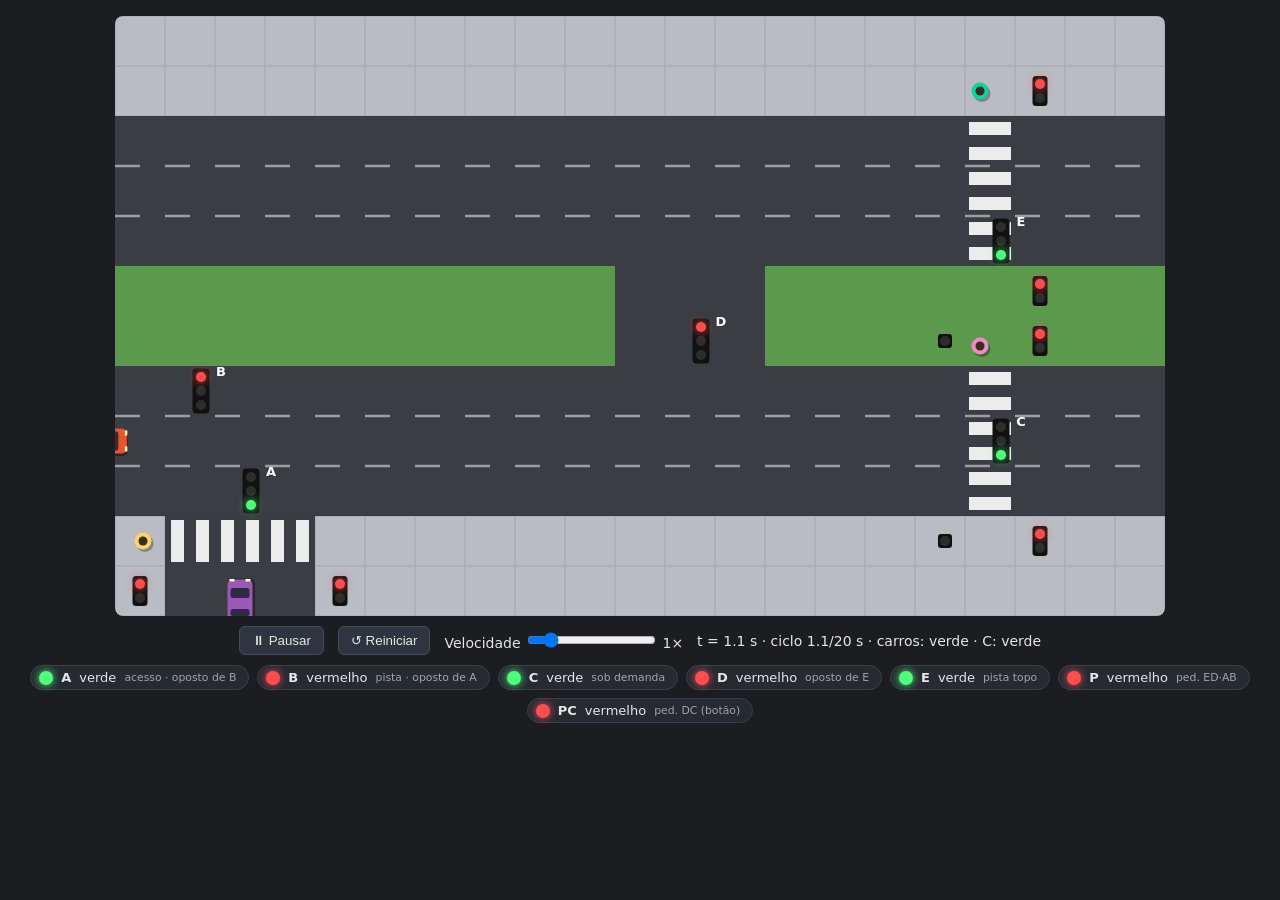
==== desafio/8p1/index.html @ 745d3f2c "first commit" ====
<!doctype html>
<html lang="pt-BR">
<head>
<meta charset="utf-8">
<meta name="viewport" content="width=device-width,initial-scale=1">
<title>Semáforos – mini animação</title>
<style>
  body{margin:0;padding:16px;background:#1b1d21;color:#e6e6e6;font-family:system-ui,Segoe UI,sans-serif;
       display:flex;flex-direction:column;align-items:center;gap:10px}
  canvas{width:100%;max-width:1050px;aspect-ratio:21/12;border-radius:8px;background:#000}
  .bar{display:flex;gap:14px;align-items:center;flex-wrap:wrap;font-size:14px}
  button{background:#2f3540;color:#e6e6e6;border:1px solid #454c59;border-radius:6px;padding:6px 12px;cursor:pointer}
  button:hover{background:#3a4150}
  #hud{font-variant-numeric:tabular-nums}
  .flags{display:flex;gap:8px;flex-wrap:wrap;justify-content:center}
  .flag{display:flex;align-items:center;gap:8px;background:#262a31;border:1px solid #3a404b;border-radius:999px;
        padding:4px 12px 4px 8px;font-size:13px;min-width:120px}
  .flag i{width:14px;height:14px;border-radius:50%;background:#555;box-shadow:0 0 0 2px #111 inset}
  .flag b{font-weight:700}
  .flag small{opacity:.65;margin-left:auto}
  .flag.red i{background:#ff4d4d;box-shadow:0 0 8px #ff4d4d}
  .flag.yellow i{background:#ffd24d;box-shadow:0 0 8px #ffd24d}
  .flag.green i{background:#4dff7a;box-shadow:0 0 8px #4dff7a}
  .flag.off i{background:#555;box-shadow:none}
</style>
</head>
<body>
<canvas id="c"></canvas>
<div class="bar">
  <button id="pp">⏸ Pausar</button>
  <button id="rs">↺ Reiniciar</button>
  <label>Velocidade <input id="sp" type="range" min="0.5" max="4" step="0.5" value="1"> <span id="spv">1×</span></label>
  <span id="hud"></span>
</div>
<div id="flags" class="flags"></div>

<script>
/* =====================================================================
   MAPA — espelho do YAML (coordenadas em células; pos_dim = [x, y, larg, alt])
   rotas: pos/to/via em células (centro = +0.5). parar = onde o carro respeita luz.
   ===================================================================== */
const MAPA = {
  largura: 21, altura: 12,
  trechos: [
    {tipo: 'calcada',     pos_dim: [ 0,  0, 21, 2]},
    {tipo: 'pista_oeste', pos_dim: [ 0,  2, 21, 3]},   // topo  → x=0
    {tipo: 'canteiro',    pos_dim: [ 0,  5, 21, 2]},
    {tipo: 'pista_leste', pos_dim: [ 0,  7, 21, 3]},   // baixo → x=20
    {tipo: 'pista_ret',   pos_dim: [10,  5,  3, 2]},
    {tipo: 'calcada',     pos_dim: [ 0, 10, 21, 2]},
    {tipo: 'pista_aces',  pos_dim: [ 1, 10,  3, 2]},
  ],
  objetos: [
    {tipo: 'semaforo_A', pos_dim: [ 2,  9, 1, 1]},
    {tipo: 'semaforo_B', pos_dim: [ 1,  7, 1, 1]},
    {tipo: 'semaforo_C', pos_dim: [17,  8, 1, 1]},
    {tipo: 'semaforo_D', pos_dim: [11,  6, 1, 1]},
    {tipo: 'semaforo_E', pos_dim: [17,  4, 1, 1]},
    {tipo: 'faixa_AB',   pos_dim: [ 1, 10, 3, 1]},
    {tipo: 'faixa_ED',   pos_dim: [17,  2, 1, 3]},
    {tipo: 'faixa_DC',   pos_dim: [17,  7, 1, 3]},
  ],
  rotas: [
    {tipo: 'carro_1', pos: [21, 3], to: [0, 3], cada: [2.5, 5],
       parar: {pt: [18.1, 3.5], luz: 'E', faixa: 'faixa_ED'}},
    {tipo: 'carro_2', pos: [0, 8], to: [21, 8], cada: [2.5, 5],
       parar: [{pt: [0.95, 8.5], luz: 'B'},                      // B: pista, oposto de A
               {pt: [16.9, 8.5], luz: 'C', faixa: 'faixa_DC'}]},
    {tipo: 'carro_3', pos: [0, 8], to: [0, 3], via: [[11, 8], [11, 3]], cada: [7, 11],
       parar: [{pt: [0.95, 8.5], luz: 'B'},
               {pt: [11.5, 5.7], luz: 'D', ceder: {rota: ['carro_1'], x: [9, 17.9]}}]},
    {tipo: 'carro_4', pos: [2, 12], to: [21, 8], via: [[2, 8]], cada: [9, 15],   // sai do acesso, entra na pista leste
       parar: {pt: [2.5, 11.2], luz: 'A', faixa: 'faixa_AB', ceder: {rota: ['carro_2', 'carro_3'], x: [0.9, 4.5]}}},
    {tipo: 'pedestre_1', pos: [0, 10], to: [4, 10], y: 10.5, faixa: 'faixa_AB'},
    {tipo: 'pedestre_2', pos: [17, 1], to: [17, 5.6], dx: 0.3, faixa: 'faixa_ED'},
    {tipo: 'pedestre_3', pos: [17, 6.6], to: [17, 10], dx: 0.3, faixa: 'faixa_DC', pausa: [8, 16]},   // pausa longa: C só fecha de vez em quando
  ],
};

/* ---------- constantes ---------- */
const S = 50, W = MAPA.largura, H = MAPA.altura;
const CICLO = 20, VMAX = 3.2, ACC = 4, DEC = 7, LEN = 0.86, PV = 1.2;

const canvas = document.getElementById('c'), ctx = canvas.getContext('2d');
let dpr = 1;
function fit(){ dpr = window.devicePixelRatio || 1; canvas.width = W*S*dpr; canvas.height = H*S*dpr; }
fit();

const rects = {};
MAPA.objetos.forEach(o => { const [x,y,w,h] = o.pos_dim; rects[o.tipo] = {x,y,w,h}; });
const inRect = (r, px, py, m = 0) => px >= r.x-m && px <= r.x+r.w+m && py >= r.y-m && py <= r.y+r.h+m;
const rand = ([a,b]) => a + Math.random()*(b-a);

/* ---------- controlador: ciclo de 20 s ----------
   0–8 carros verde | 8–10 amarelo | 10–16 pedestre verde | 16–18 pedestre piscando | 18–20 tudo vermelho */
function luzes(t){
  const c = t % CICLO;
  return {
    carro:   c < 8 ? 'green' : c < 10 ? 'yellow' : 'red',
    ped:     c >= 10 && c < 16 ? 'green' : c >= 16 && c < 18 ? 'flash' : 'red',
    retorno: c >= 10 && c < 18 ? 'green' : 'red',   // D = oposto de E (abre quando E fecha); independe de C
    oposto:  c < 11 ? 'red' : 'green',              // B = oposto de A (verde só quando A está vermelho; 1 s de folga)
  };
}
const LUZ_DE = {A:'carro', B:'oposto', C:'carroC', D:'retorno', E:'carro'};
const PED_DE = {faixa_AB:'ped', faixa_ED:'ped', faixa_DC:'pedC'};

/* ---------- C: assíncrono, só fecha se o pedestre pedir (botão) ----------
   verde (espera pedido, mín. MIN_VERDE s) → amarelo 2 s → vermelho 1 s (limpa) → ped. verde 6 s
   → ped. piscando 2 s → vermelho 1 s → volta a verde. Independe do ciclo de 20 s e de D. */
const MIN_VERDE = 4;
const SEQ_C = {verde:null, amarelo:2, limpa1:1, pedverde:6, piscando:2, limpa2:1};
const PROX_C = {amarelo:'limpa1', limpa1:'pedverde', pedverde:'piscando', piscando:'limpa2', limpa2:'verde'};
let CTL = {fase:'verde', t:0, pedido:false};
function pedirC(){ if (!(CTL.pedido)) CTL.pedido = true; }
function stepC(dt){
  CTL.t += dt;
  if (CTL.fase === 'verde'){
    if (CTL.pedido && CTL.t >= MIN_VERDE){ CTL.fase = 'amarelo'; CTL.t = 0; }
    return;
  }
  if (CTL.t >= SEQ_C[CTL.fase]){
    CTL.fase = PROX_C[CTL.fase]; CTL.t = 0;
    if (CTL.fase === 'pedverde') CTL.pedido = false;   // pedido atendido
  }
}
function estados(){
  return {...luzes(t),
    carroC: CTL.fase === 'verde' ? 'green' : CTL.fase === 'amarelo' ? 'yellow' : 'red',
    pedC:   CTL.fase === 'pedverde' ? 'green' : CTL.fase === 'piscando' ? 'flash' : 'red'};
}
const FASES = c => c < 8 ? 'carros: verde' : c < 10 ? 'carros: amarelo' : c < 16 ? 'pedestres: verde'
                 : c < 18 ? 'pedestres: piscando' : 'tudo vermelho';

/* ---------- rotas -> polilinhas ---------- */
function buildPath(r){
  const pts = [r.pos, ...(r.via || []), r.to].map(([x,y]) => [x+0.5, y+0.5]);
  const ext = (a,b) => { const dx=b[0]-a[0], dy=b[1]-a[1], l=Math.hypot(dx,dy); return [b[0]+dx/l*1.5, b[1]+dy/l*1.5]; };
  pts.unshift(ext(pts[1], pts[0]));
  pts.push(ext(pts[pts.length-2], pts[pts.length-1]));
  const cum = [0];
  for (let i = 1; i < pts.length; i++) cum.push(cum[i-1] + Math.hypot(pts[i][0]-pts[i-1][0], pts[i][1]-pts[i-1][1]));
  return {pts, cum, len: cum[cum.length-1]};
}
function posAt(p, s){
  s = Math.max(0, Math.min(p.len, s));
  let i = 1; while (i < p.pts.length-1 && p.cum[i] < s) i++;
  const a = p.pts[i-1], b = p.pts[i], l = p.cum[i]-p.cum[i-1] || 1, t = (s-p.cum[i-1])/l;
  return {x: a[0]+(b[0]-a[0])*t, y: a[1]+(b[1]-a[1])*t, hx: (b[0]-a[0])/l, hy: (b[1]-a[1])/l};
}
function projectS(p, pt){
  let best = {d: Infinity, s: 0};
  for (let i = 1; i < p.pts.length; i++){
    const a = p.pts[i-1], b = p.pts[i], dx = b[0]-a[0], dy = b[1]-a[1], l2 = dx*dx+dy*dy;
    const t = Math.max(0, Math.min(1, ((pt[0]-a[0])*dx + (pt[1]-a[1])*dy)/l2));
    const d = Math.hypot(a[0]+dx*t-pt[0], a[1]+dy*t-pt[1]);
    if (d < best.d) best = {d, s: p.cum[i-1] + t*Math.sqrt(l2)};
  }
  return best.s;
}

const rotasCarro = MAPA.rotas.filter(r => r.tipo.startsWith('carro')).map(r => {
  const path = buildPath(r);
  const paradas = [].concat(r.parar || []).map(p => ({...p, sLinha: projectS(path, p.pt)}));
  return {...r, id: r.tipo, path, paradas, timer: rand([0, 1.5])};
});
const CORES = ['#e4572e','#f2b134','#3d8bd9','#7fbf5c','#c9c9d1','#9b59b6','#ee6f9a'];

/* ---------- estado ---------- */
let t, cars, peds;
function reset(){
  t = 0; cars = []; CTL = {fase:'verde', t:0, pedido:false};
  rotasCarro.forEach(r => r.timer = rand([0, 1.5]));
  peds = MAPA.rotas.filter(r => r.tipo.startsWith('pedestre')).map((r, i) => {
    const x0 = r.pos[0] + (r.dx ?? 0.5), y0 = r.y ?? (r.pos[1] + (Number.isInteger(r.pos[1]) ? 0.5 : 0));
    const x1 = r.to[0]  + (r.dx ?? 0.5), y1 = r.y ?? (r.to[1]  + (Number.isInteger(r.to[1])  ? 0.5 : 0));
    return {x: x0, y: y0, alvo: [x1, y1], volta: [x0, y0], faixa: r.faixa, espera: 1 + i*1.3, pausa: r.pausa ?? [1.5, 3.5],
            cor: ['#ffd166','#06d6a0','#ef8cc3'][i % 3]};
  });
}
reset();

/* ---------- simulação ---------- */
function step(dt){
  t += dt;
  stepC(dt);
  const L = estados();

  // gera carros
  for (const r of rotasCarro){
    r.timer -= dt;
    if (r.timer <= 0){
      if (cars.some(c => Math.hypot(c.x - (r.path.pts[0][0]), c.y - r.path.pts[0][1]) < 2.2)) r.timer = 0.3;
      else { cars.push({rota: r, s: 0, v: VMAX*0.8, cor: CORES[Math.random()*CORES.length|0], ang: null, x: r.path.pts[0][0], y: r.path.pts[0][1], hx: 1, hy: 0});
             r.timer = rand(r.cada); }
    }
  }

  // carros
  for (const c of cars){
    const r = c.rota, p = r.path;
    const pos = posAt(p, c.s); c.x = pos.x; c.y = pos.y; c.hx = pos.hx; c.hy = pos.hy;
    const alvoAng = Math.atan2(pos.hy, pos.hx);
    if (c.ang === null) c.ang = alvoAng;
    let da = alvoAng - c.ang; da = Math.atan2(Math.sin(da), Math.cos(da));
    c.ang += da * Math.min(1, dt*12);

    let gap = Infinity;
    const fs = c.s + LEN/2;
    for (const pa of r.paradas){
      const g = pa.sLinha - fs;
      if (g > -0.02){
        const estado = L[LUZ_DE[pa.luz]];
        const pedNaFaixa = pa.faixa && peds.some(q => inRect(rects[pa.faixa], q.x, q.y));
        const ceder = pa.ceder && cars.some(o => pa.ceder.rota.includes(o.rota.id) && o.x >= pa.ceder.x[0] && o.x <= pa.ceder.x[1]);
        const frenagem = c.v*c.v/(2*DEC) + 0.15;
        if (estado === 'red' || pedNaFaixa || ceder || (estado === 'yellow' && (g > frenagem || c.v < 0.5))) gap = Math.min(gap, g);
      }
    }
    for (const o of cars){
      if (o === c) continue;
      if (r.id === 'carro_1' && o.rota.id === 'carro_3' && Math.abs(o.hy) > 0.5) continue; // topo tem preferência
      if (r.id === 'carro_4' && o.rota.id !== 'carro_4' && Math.abs(c.hy) > 0.5) continue;  // saindo do acesso: quem cede é a zona (ceder)
      const dx = o.x - c.x, dy = o.y - c.y;
      const fwd = dx*c.hx + dy*c.hy;
      if (fwd <= 0) continue;
      if (Math.abs(dx*c.hy - dy*c.hx) < 0.5) gap = Math.min(gap, fwd - LEN - 0.15);
    }
    gap = Math.max(gap, 0);
    const vT = Math.min(VMAX, Math.sqrt(2*DEC*gap));
    c.v += Math.max(-10*dt, Math.min(ACC*dt, vT - c.v));
    c.s += Math.min(c.v*dt, gap);
    c.freando = c.v < vT - 0.2 || c.v < 0.3;
  }
  cars = cars.filter(c => c.s < c.rota.path.len - 0.05);

  // pedestres
  for (const q of peds){
    if (q.espera > 0){ q.espera -= dt; continue; }
    const dx = q.alvo[0]-q.x, dy = q.alvo[1]-q.y, dist = Math.hypot(dx, dy);
    if (dist < 1e-6){ [q.alvo, q.volta] = [q.volta, q.alvo]; q.espera = rand(q.pausa); continue; }
    const passo = Math.min(PV*dt, dist), nx = q.x + dx/dist*passo, ny = q.y + dy/dist*passo;
    const f = rects[q.faixa];
    if (f && !inRect(f, q.x, q.y) && inRect(f, nx, ny)){
      if (L[PED_DE[q.faixa]] !== 'green'){
        if (q.faixa === 'faixa_DC') pedirC();   // aperta o botão ao chegar na faixa
        continue;                               // espera o verde
      }
      if (cars.some(c => inRect(f, c.x, c.y, 0.45))) continue;   // espera carro liberar a faixa
    }
    q.x = nx; q.y = ny;
    if (passo >= dist - 1e-6){ [q.alvo, q.volta] = [q.volta, q.alvo]; q.espera = rand(q.pausa); }
  }
}

/* ---------- desenho ---------- */
const COR = {calcada:'#b9bcc2', pista_oeste:'#3a3d43', pista_leste:'#3a3d43', canteiro:'#5b9a4c', pista_ret:'#3a3d43', pista_aces:'#3a3d43'};
function rr(x,y,w,h,r){ ctx.beginPath(); ctx.roundRect(x,y,w,h,r); }

function drawTrecho(tr){
  const [x,y,w,h] = tr.pos_dim;
  ctx.fillStyle = COR[tr.tipo]; ctx.fillRect(x,y,w,h);
  if (tr.tipo === 'calcada'){
    ctx.strokeStyle = 'rgba(0,0,0,.08)'; ctx.lineWidth = 0.03; ctx.setLineDash([]);
    ctx.beginPath(); for (let i=0;i<=w;i++){ctx.moveTo(x+i,y);ctx.lineTo(x+i,y+h);} for (let j=0;j<=h;j++){ctx.moveTo(x,y+j);ctx.lineTo(x+w,y+j);} ctx.stroke();
  }
  if (tr.tipo === 'pista_oeste' || tr.tipo === 'pista_leste'){
    ctx.strokeStyle = 'rgba(255,255,255,.5)'; ctx.lineWidth = 0.05; ctx.setLineDash([0.5,0.5]);
    ctx.beginPath(); for (let j=1;j<h;j++){ctx.moveTo(x,y+j);ctx.lineTo(x+w,y+j);} ctx.stroke(); ctx.setLineDash([]);
  }
}
function drawFaixa(o){
  const [x,y,w,h] = o.pos_dim;
  ctx.fillStyle = 'rgba(255,255,255,.9)';
  if (w > h) for (let i = 0.12; i < w; i += 0.5) ctx.fillRect(x+i, y+0.08, 0.26, h-0.16);
  else       for (let j = 0.12; j < h; j += 0.5) ctx.fillRect(x+0.08, y+j, w-0.16, 0.26);
}
function lamp(cx, cy, on, cor){
  ctx.beginPath(); ctx.arc(cx, cy, 0.1, 0, 7);
  ctx.fillStyle = on ? cor : 'rgba(255,255,255,.12)';
  if (on){ ctx.shadowColor = cor; ctx.shadowBlur = 10; }
  ctx.fill(); ctx.shadowBlur = 0;
}
function luz3(cx, cy, estado, letra){
  ctx.fillStyle = '#111'; rr(cx-0.17, cy-0.45, 0.34, 0.9, 0.08); ctx.fill();
  lamp(cx, cy-0.28, estado==='red',    '#ff4d4d');
  lamp(cx, cy,      estado==='yellow', '#ffd24d');
  lamp(cx, cy+0.28, estado==='green',  '#4dff7a');
  ctx.fillStyle = '#fff'; ctx.font = 'bold 0.26px system-ui'; ctx.textAlign = 'center';
  ctx.fillText(letra, cx+0.4, cy-0.3);
}
function luzPed(cx, cy, estado){
  const piscaOn = Math.floor(t*2) % 2 === 0;
  const verde = estado === 'green' || (estado === 'flash' && piscaOn);
  ctx.fillStyle = '#111'; rr(cx-0.15, cy-0.3, 0.3, 0.6, 0.07); ctx.fill();
  lamp(cx, cy-0.14, estado === 'red', '#ff4d4d');
  lamp(cx, cy+0.14, verde, '#4dff7a');
}
function botao(cx, cy){
  ctx.fillStyle = '#111'; rr(cx-0.14, cy-0.14, 0.28, 0.28, 0.06); ctx.fill();
  lamp(cx, cy, CTL.pedido, '#ff9a2e');
}
function drawCar(c){
  ctx.save(); ctx.translate(c.x, c.y); ctx.rotate(c.ang);
  ctx.fillStyle = 'rgba(0,0,0,.35)'; rr(-0.41,-0.2,0.86,0.5,0.1); ctx.fill();
  ctx.fillStyle = c.cor; rr(-0.43,-0.25,0.86,0.5,0.11); ctx.fill();
  ctx.fillStyle = 'rgba(20,30,45,.8)'; rr(0.06,-0.19,0.2,0.38,0.05); ctx.fill(); rr(-0.3,-0.19,0.14,0.38,0.05); ctx.fill();
  ctx.fillStyle = '#fff6b0'; ctx.fillRect(0.39,-0.21,0.05,0.1); ctx.fillRect(0.39,0.11,0.05,0.1);
  ctx.fillStyle = c.freando ? '#ff2b2b' : '#7a1c1c'; ctx.fillRect(-0.44,-0.21,0.05,0.1); ctx.fillRect(-0.44,0.11,0.05,0.1);
  ctx.restore();
}
function drawPed(q){
  ctx.fillStyle = 'rgba(0,0,0,.3)'; ctx.beginPath(); ctx.arc(q.x+0.04, q.y+0.05, 0.17, 0, 7); ctx.fill();
  ctx.fillStyle = q.cor; ctx.beginPath(); ctx.arc(q.x, q.y, 0.17, 0, 7); ctx.fill();
  ctx.fillStyle = '#3b2a20'; ctx.beginPath(); ctx.arc(q.x, q.y, 0.09, 0, 7); ctx.fill();
}

/* ---------- flags: um marcador por sinal ---------- */
const NOME_ESTADO = {red:'vermelho', yellow:'amarelo', green:'verde', off:'apagado'};
const SINAIS = [
  {id:'A', desc:'acesso · oposto de B', est: L => L[LUZ_DE.A]},
  {id:'B', desc:'pista · oposto de A',  est: L => L[LUZ_DE.B]},
  {id:'C', desc:'sob demanda',    est: L => L[LUZ_DE.C],
     txt: L => NOME_ESTADO[L[LUZ_DE.C]] + (CTL.pedido ? ' · pedido ✋' : '')},
  {id:'D', desc:'oposto de E',    est: L => L[LUZ_DE.D]},
  {id:'E', desc:'pista topo',     est: L => L[LUZ_DE.E]},
  {id:'P', desc:'ped. ED·AB',     est: L => pedEst(L.ped),  txt: L => L.ped === 'flash' ? 'piscando' : NOME_ESTADO[L.ped]},
  {id:'PC', desc:'ped. DC (botão)', est: L => pedEst(L.pedC), txt: L => L.pedC === 'flash' ? 'piscando' : NOME_ESTADO[L.pedC]},
];
function pedEst(e){ return e === 'flash' ? (Math.floor(t*2)%2 ? 'green' : 'off') : e; }
const flagsEl = document.getElementById('flags');
flagsEl.innerHTML = SINAIS.map(s => `<div class="flag" id="f${s.id}"><i></i><b>${s.id}</b><span></span><small>${s.desc}</small></div>`).join('');
function atualizaFlags(L){
  for (const s of SINAIS){
    const e = s.est(L), el = document.getElementById('f' + s.id);
    el.className = 'flag ' + e;
    el.children[2].textContent = s.txt ? s.txt(L) : NOME_ESTADO[e];
  }
}

function draw(){
  ctx.setTransform(dpr*S, 0, 0, dpr*S, 0, 0);
  ctx.clearRect(0, 0, W, H);
  const L = estados();
  MAPA.trechos.forEach(drawTrecho);
  MAPA.objetos.filter(o => o.tipo.startsWith('faixa')).forEach(drawFaixa);

  // semáforos de pedestre nas pontas das faixas
  for (const o of MAPA.objetos.filter(o => o.tipo.startsWith('faixa'))){
    const [x,y,w,h] = o.pos_dim;
    const e = L[PED_DE[o.tipo]];
    if (w > h){ luzPed(x-0.5, y+1.5, e); luzPed(x+w+0.5, y+1.5, e); }
    else      { luzPed(x+w+0.5, y-0.5, e); luzPed(x+w+0.5, y+h+0.5, e); }
    if (o.tipo === 'faixa_DC'){ botao(x-0.4, y-0.5); botao(x-0.4, y+h+0.5); }   // botões de pedido
  }
  // semáforos de veículo
  for (const o of MAPA.objetos.filter(o => o.tipo.startsWith('semaforo'))){
    const letra = o.tipo.slice(-1);
    luz3(o.pos_dim[0]+0.72, o.pos_dim[1]+0.5, L[LUZ_DE[letra]], letra);
  }
  cars.forEach(drawCar);
  peds.forEach(drawPed);

  atualizaFlags(L);
  const c = t % CICLO;
  document.getElementById('hud').textContent = `t = ${t.toFixed(1)} s · ciclo ${c.toFixed(1)}/${CICLO} s · ${FASES(c)} · C: ${CTL.fase}`;
}

/* ---------- loop e controles ---------- */
let pausado = false, vel = 1, ultimo = performance.now();
function frame(now){
  const dt = Math.min(0.1, (now - ultimo)/1000); ultimo = now;
  if (!pausado){
    let resto = dt*vel;
    while (resto > 0){ const d = Math.min(0.025, resto); step(d); resto -= d; }
  }
  draw();
  requestAnimationFrame(frame);
}
document.getElementById('pp').onclick = e => { pausado = !pausado; e.target.textContent = pausado ? '▶ Continuar' : '⏸ Pausar'; };
document.getElementById('rs').onclick = reset;
document.getElementById('sp').oninput = e => { vel = +e.target.value; document.getElementById('spv').textContent = vel + '×'; };
requestAnimationFrame(frame);
</script>
</body>
</html>
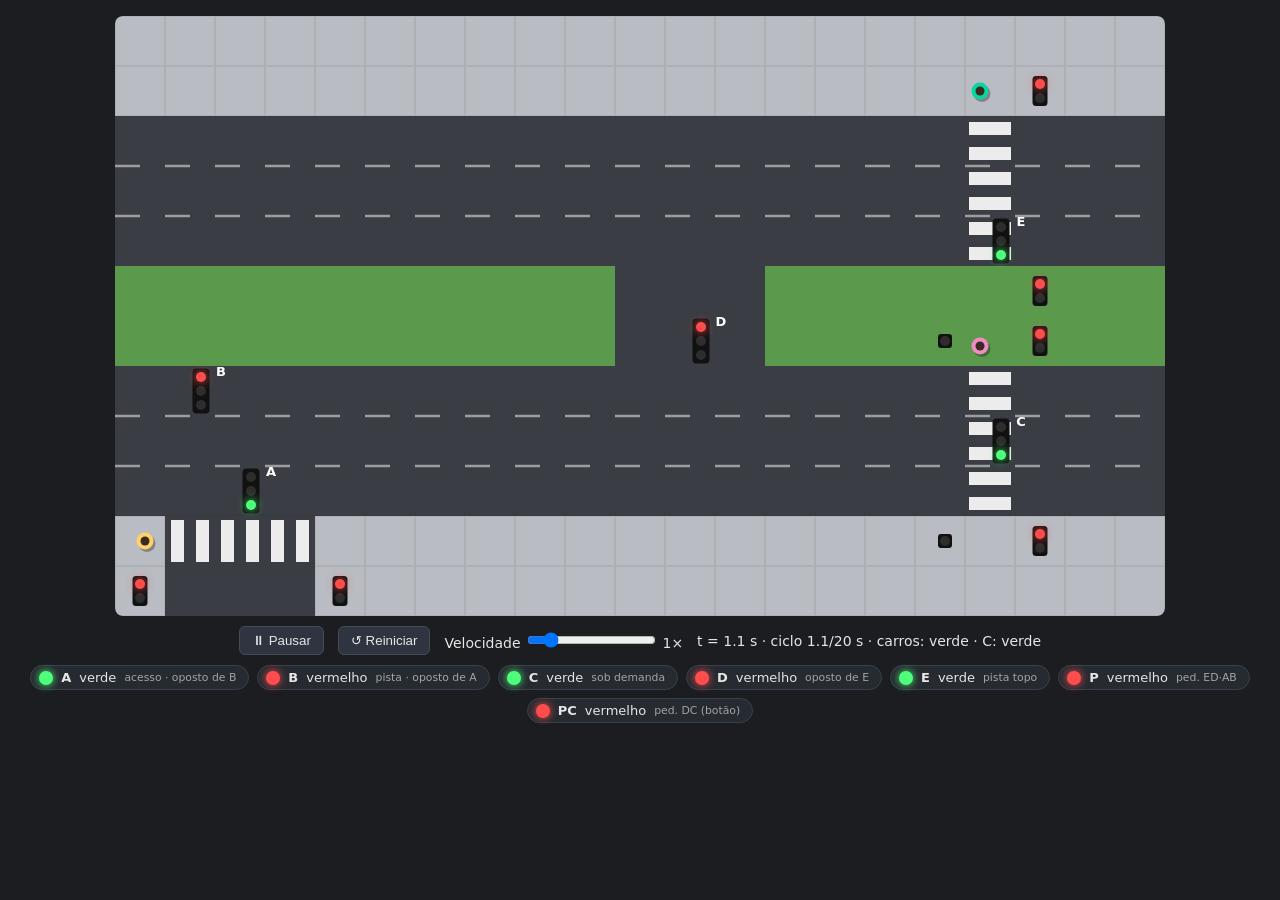
==== commit 49d6a4c6: "+" ====
--- a/desafio/8p1/index.html
+++ b/desafio/8p1/index.html
@@ -34,353 +34,6 @@
 </div>
 <div id="flags" class="flags"></div>
 
-<script>
-/* =====================================================================
-   MAPA — espelho do YAML (coordenadas em células; pos_dim = [x, y, larg, alt])
-   rotas: pos/to/via em células (centro = +0.5). parar = onde o carro respeita luz.
-   ===================================================================== */
-const MAPA = {
-  largura: 21, altura: 12,
-  trechos: [
-    {tipo: 'calcada',     pos_dim: [ 0,  0, 21, 2]},
-    {tipo: 'pista_oeste', pos_dim: [ 0,  2, 21, 3]},   // topo  → x=0
-    {tipo: 'canteiro',    pos_dim: [ 0,  5, 21, 2]},
-    {tipo: 'pista_leste', pos_dim: [ 0,  7, 21, 3]},   // baixo → x=20
-    {tipo: 'pista_ret',   pos_dim: [10,  5,  3, 2]},
-    {tipo: 'calcada',     pos_dim: [ 0, 10, 21, 2]},
-    {tipo: 'pista_aces',  pos_dim: [ 1, 10,  3, 2]},
-  ],
-  objetos: [
-    {tipo: 'semaforo_A', pos_dim: [ 2,  9, 1, 1]},
-    {tipo: 'semaforo_B', pos_dim: [ 1,  7, 1, 1]},
-    {tipo: 'semaforo_C', pos_dim: [17,  8, 1, 1]},
-    {tipo: 'semaforo_D', pos_dim: [11,  6, 1, 1]},
-    {tipo: 'semaforo_E', pos_dim: [17,  4, 1, 1]},
-    {tipo: 'faixa_AB',   pos_dim: [ 1, 10, 3, 1]},
-    {tipo: 'faixa_ED',   pos_dim: [17,  2, 1, 3]},
-    {tipo: 'faixa_DC',   pos_dim: [17,  7, 1, 3]},
-  ],
-  rotas: [
-    {tipo: 'carro_1', pos: [21, 3], to: [0, 3], cada: [2.5, 5],
-       parar: {pt: [18.1, 3.5], luz: 'E', faixa: 'faixa_ED'}},
-    {tipo: 'carro_2', pos: [0, 8], to: [21, 8], cada: [2.5, 5],
-       parar: [{pt: [0.95, 8.5], luz: 'B'},                      // B: pista, oposto de A
-               {pt: [16.9, 8.5], luz: 'C', faixa: 'faixa_DC'}]},
-    {tipo: 'carro_3', pos: [0, 8], to: [0, 3], via: [[11, 8], [11, 3]], cada: [7, 11],
-       parar: [{pt: [0.95, 8.5], luz: 'B'},
-               {pt: [11.5, 5.7], luz: 'D', ceder: {rota: ['carro_1'], x: [9, 17.9]}}]},
-    {tipo: 'carro_4', pos: [2, 12], to: [21, 8], via: [[2, 8]], cada: [9, 15],   // sai do acesso, entra na pista leste
-       parar: {pt: [2.5, 11.2], luz: 'A', faixa: 'faixa_AB', ceder: {rota: ['carro_2', 'carro_3'], x: [0.9, 4.5]}}},
-    {tipo: 'pedestre_1', pos: [0, 10], to: [4, 10], y: 10.5, faixa: 'faixa_AB'},
-    {tipo: 'pedestre_2', pos: [17, 1], to: [17, 5.6], dx: 0.3, faixa: 'faixa_ED'},
-    {tipo: 'pedestre_3', pos: [17, 6.6], to: [17, 10], dx: 0.3, faixa: 'faixa_DC', pausa: [8, 16]},   // pausa longa: C só fecha de vez em quando
-  ],
-};
-
-/* ---------- constantes ---------- */
-const S = 50, W = MAPA.largura, H = MAPA.altura;
-const CICLO = 20, VMAX = 3.2, ACC = 4, DEC = 7, LEN = 0.86, PV = 1.2;
-
-const canvas = document.getElementById('c'), ctx = canvas.getContext('2d');
-let dpr = 1;
-function fit(){ dpr = window.devicePixelRatio || 1; canvas.width = W*S*dpr; canvas.height = H*S*dpr; }
-fit();
-
-const rects = {};
-MAPA.objetos.forEach(o => { const [x,y,w,h] = o.pos_dim; rects[o.tipo] = {x,y,w,h}; });
-const inRect = (r, px, py, m = 0) => px >= r.x-m && px <= r.x+r.w+m && py >= r.y-m && py <= r.y+r.h+m;
-const rand = ([a,b]) => a + Math.random()*(b-a);
-
-/* ---------- controlador: ciclo de 20 s ----------
-   0–8 carros verde | 8–10 amarelo | 10–16 pedestre verde | 16–18 pedestre piscando | 18–20 tudo vermelho */
-function luzes(t){
-  const c = t % CICLO;
-  return {
-    carro:   c < 8 ? 'green' : c < 10 ? 'yellow' : 'red',
-    ped:     c >= 10 && c < 16 ? 'green' : c >= 16 && c < 18 ? 'flash' : 'red',
-    retorno: c >= 10 && c < 18 ? 'green' : 'red',   // D = oposto de E (abre quando E fecha); independe de C
-    oposto:  c < 11 ? 'red' : 'green',              // B = oposto de A (verde só quando A está vermelho; 1 s de folga)
-  };
-}
-const LUZ_DE = {A:'carro', B:'oposto', C:'carroC', D:'retorno', E:'carro'};
-const PED_DE = {faixa_AB:'ped', faixa_ED:'ped', faixa_DC:'pedC'};
-
-/* ---------- C: assíncrono, só fecha se o pedestre pedir (botão) ----------
-   verde (espera pedido, mín. MIN_VERDE s) → amarelo 2 s → vermelho 1 s (limpa) → ped. verde 6 s
-   → ped. piscando 2 s → vermelho 1 s → volta a verde. Independe do ciclo de 20 s e de D. */
-const MIN_VERDE = 4;
-const SEQ_C = {verde:null, amarelo:2, limpa1:1, pedverde:6, piscando:2, limpa2:1};
-const PROX_C = {amarelo:'limpa1', limpa1:'pedverde', pedverde:'piscando', piscando:'limpa2', limpa2:'verde'};
-let CTL = {fase:'verde', t:0, pedido:false};
-function pedirC(){ if (!(CTL.pedido)) CTL.pedido = true; }
-function stepC(dt){
-  CTL.t += dt;
-  if (CTL.fase === 'verde'){
-    if (CTL.pedido && CTL.t >= MIN_VERDE){ CTL.fase = 'amarelo'; CTL.t = 0; }
-    return;
-  }
-  if (CTL.t >= SEQ_C[CTL.fase]){
-    CTL.fase = PROX_C[CTL.fase]; CTL.t = 0;
-    if (CTL.fase === 'pedverde') CTL.pedido = false;   // pedido atendido
-  }
-}
-function estados(){
-  return {...luzes(t),
-    carroC: CTL.fase === 'verde' ? 'green' : CTL.fase === 'amarelo' ? 'yellow' : 'red',
-    pedC:   CTL.fase === 'pedverde' ? 'green' : CTL.fase === 'piscando' ? 'flash' : 'red'};
-}
-const FASES = c => c < 8 ? 'carros: verde' : c < 10 ? 'carros: amarelo' : c < 16 ? 'pedestres: verde'
-                 : c < 18 ? 'pedestres: piscando' : 'tudo vermelho';
-
-/* ---------- rotas -> polilinhas ---------- */
-function buildPath(r){
-  const pts = [r.pos, ...(r.via || []), r.to].map(([x,y]) => [x+0.5, y+0.5]);
-  const ext = (a,b) => { const dx=b[0]-a[0], dy=b[1]-a[1], l=Math.hypot(dx,dy); return [b[0]+dx/l*1.5, b[1]+dy/l*1.5]; };
-  pts.unshift(ext(pts[1], pts[0]));
-  pts.push(ext(pts[pts.length-2], pts[pts.length-1]));
-  const cum = [0];
-  for (let i = 1; i < pts.length; i++) cum.push(cum[i-1] + Math.hypot(pts[i][0]-pts[i-1][0], pts[i][1]-pts[i-1][1]));
-  return {pts, cum, len: cum[cum.length-1]};
-}
-function posAt(p, s){
-  s = Math.max(0, Math.min(p.len, s));
-  let i = 1; while (i < p.pts.length-1 && p.cum[i] < s) i++;
-  const a = p.pts[i-1], b = p.pts[i], l = p.cum[i]-p.cum[i-1] || 1, t = (s-p.cum[i-1])/l;
-  return {x: a[0]+(b[0]-a[0])*t, y: a[1]+(b[1]-a[1])*t, hx: (b[0]-a[0])/l, hy: (b[1]-a[1])/l};
-}
-function projectS(p, pt){
-  let best = {d: Infinity, s: 0};
-  for (let i = 1; i < p.pts.length; i++){
-    const a = p.pts[i-1], b = p.pts[i], dx = b[0]-a[0], dy = b[1]-a[1], l2 = dx*dx+dy*dy;
-    const t = Math.max(0, Math.min(1, ((pt[0]-a[0])*dx + (pt[1]-a[1])*dy)/l2));
-    const d = Math.hypot(a[0]+dx*t-pt[0], a[1]+dy*t-pt[1]);
-    if (d < best.d) best = {d, s: p.cum[i-1] + t*Math.sqrt(l2)};
-  }
-  return best.s;
-}
-
-const rotasCarro = MAPA.rotas.filter(r => r.tipo.startsWith('carro')).map(r => {
-  const path = buildPath(r);
-  const paradas = [].concat(r.parar || []).map(p => ({...p, sLinha: projectS(path, p.pt)}));
-  return {...r, id: r.tipo, path, paradas, timer: rand([0, 1.5])};
-});
-const CORES = ['#e4572e','#f2b134','#3d8bd9','#7fbf5c','#c9c9d1','#9b59b6','#ee6f9a'];
-
-/* ---------- estado ---------- */
-let t, cars, peds;
-function reset(){
-  t = 0; cars = []; CTL = {fase:'verde', t:0, pedido:false};
-  rotasCarro.forEach(r => r.timer = rand([0, 1.5]));
-  peds = MAPA.rotas.filter(r => r.tipo.startsWith('pedestre')).map((r, i) => {
-    const x0 = r.pos[0] + (r.dx ?? 0.5), y0 = r.y ?? (r.pos[1] + (Number.isInteger(r.pos[1]) ? 0.5 : 0));
-    const x1 = r.to[0]  + (r.dx ?? 0.5), y1 = r.y ?? (r.to[1]  + (Number.isInteger(r.to[1])  ? 0.5 : 0));
-    return {x: x0, y: y0, alvo: [x1, y1], volta: [x0, y0], faixa: r.faixa, espera: 1 + i*1.3, pausa: r.pausa ?? [1.5, 3.5],
-            cor: ['#ffd166','#06d6a0','#ef8cc3'][i % 3]};
-  });
-}
-reset();
-
-/* ---------- simulação ---------- */
-function step(dt){
-  t += dt;
-  stepC(dt);
-  const L = estados();
-
-  // gera carros
-  for (const r of rotasCarro){
-    r.timer -= dt;
-    if (r.timer <= 0){
-      if (cars.some(c => Math.hypot(c.x - (r.path.pts[0][0]), c.y - r.path.pts[0][1]) < 2.2)) r.timer = 0.3;
-      else { cars.push({rota: r, s: 0, v: VMAX*0.8, cor: CORES[Math.random()*CORES.length|0], ang: null, x: r.path.pts[0][0], y: r.path.pts[0][1], hx: 1, hy: 0});
-             r.timer = rand(r.cada); }
-    }
-  }
-
-  // carros
-  for (const c of cars){
-    const r = c.rota, p = r.path;
-    const pos = posAt(p, c.s); c.x = pos.x; c.y = pos.y; c.hx = pos.hx; c.hy = pos.hy;
-    const alvoAng = Math.atan2(pos.hy, pos.hx);
-    if (c.ang === null) c.ang = alvoAng;
-    let da = alvoAng - c.ang; da = Math.atan2(Math.sin(da), Math.cos(da));
-    c.ang += da * Math.min(1, dt*12);
-
-    let gap = Infinity;
-    const fs = c.s + LEN/2;
-    for (const pa of r.paradas){
-      const g = pa.sLinha - fs;
-      if (g > -0.02){
-        const estado = L[LUZ_DE[pa.luz]];
-        const pedNaFaixa = pa.faixa && peds.some(q => inRect(rects[pa.faixa], q.x, q.y));
-        const ceder = pa.ceder && cars.some(o => pa.ceder.rota.includes(o.rota.id) && o.x >= pa.ceder.x[0] && o.x <= pa.ceder.x[1]);
-        const frenagem = c.v*c.v/(2*DEC) + 0.15;
-        if (estado === 'red' || pedNaFaixa || ceder || (estado === 'yellow' && (g > frenagem || c.v < 0.5))) gap = Math.min(gap, g);
-      }
-    }
-    for (const o of cars){
-      if (o === c) continue;
-      if (r.id === 'carro_1' && o.rota.id === 'carro_3' && Math.abs(o.hy) > 0.5) continue; // topo tem preferência
-      if (r.id === 'carro_4' && o.rota.id !== 'carro_4' && Math.abs(c.hy) > 0.5) continue;  // saindo do acesso: quem cede é a zona (ceder)
-      const dx = o.x - c.x, dy = o.y - c.y;
-      const fwd = dx*c.hx + dy*c.hy;
-      if (fwd <= 0) continue;
-      if (Math.abs(dx*c.hy - dy*c.hx) < 0.5) gap = Math.min(gap, fwd - LEN - 0.15);
-    }
-    gap = Math.max(gap, 0);
-    const vT = Math.min(VMAX, Math.sqrt(2*DEC*gap));
-    c.v += Math.max(-10*dt, Math.min(ACC*dt, vT - c.v));
-    c.s += Math.min(c.v*dt, gap);
-    c.freando = c.v < vT - 0.2 || c.v < 0.3;
-  }
-  cars = cars.filter(c => c.s < c.rota.path.len - 0.05);
-
-  // pedestres
-  for (const q of peds){
-    if (q.espera > 0){ q.espera -= dt; continue; }
-    const dx = q.alvo[0]-q.x, dy = q.alvo[1]-q.y, dist = Math.hypot(dx, dy);
-    if (dist < 1e-6){ [q.alvo, q.volta] = [q.volta, q.alvo]; q.espera = rand(q.pausa); continue; }
-    const passo = Math.min(PV*dt, dist), nx = q.x + dx/dist*passo, ny = q.y + dy/dist*passo;
-    const f = rects[q.faixa];
-    if (f && !inRect(f, q.x, q.y) && inRect(f, nx, ny)){
-      if (L[PED_DE[q.faixa]] !== 'green'){
-        if (q.faixa === 'faixa_DC') pedirC();   // aperta o botão ao chegar na faixa
-        continue;                               // espera o verde
-      }
-      if (cars.some(c => inRect(f, c.x, c.y, 0.45))) continue;   // espera carro liberar a faixa
-    }
-    q.x = nx; q.y = ny;
-    if (passo >= dist - 1e-6){ [q.alvo, q.volta] = [q.volta, q.alvo]; q.espera = rand(q.pausa); }
-  }
-}
-
-/* ---------- desenho ---------- */
-const COR = {calcada:'#b9bcc2', pista_oeste:'#3a3d43', pista_leste:'#3a3d43', canteiro:'#5b9a4c', pista_ret:'#3a3d43', pista_aces:'#3a3d43'};
-function rr(x,y,w,h,r){ ctx.beginPath(); ctx.roundRect(x,y,w,h,r); }
-
-function drawTrecho(tr){
-  const [x,y,w,h] = tr.pos_dim;
-  ctx.fillStyle = COR[tr.tipo]; ctx.fillRect(x,y,w,h);
-  if (tr.tipo === 'calcada'){
-    ctx.strokeStyle = 'rgba(0,0,0,.08)'; ctx.lineWidth = 0.03; ctx.setLineDash([]);
-    ctx.beginPath(); for (let i=0;i<=w;i++){ctx.moveTo(x+i,y);ctx.lineTo(x+i,y+h);} for (let j=0;j<=h;j++){ctx.moveTo(x,y+j);ctx.lineTo(x+w,y+j);} ctx.stroke();
-  }
-  if (tr.tipo === 'pista_oeste' || tr.tipo === 'pista_leste'){
-    ctx.strokeStyle = 'rgba(255,255,255,.5)'; ctx.lineWidth = 0.05; ctx.setLineDash([0.5,0.5]);
-    ctx.beginPath(); for (let j=1;j<h;j++){ctx.moveTo(x,y+j);ctx.lineTo(x+w,y+j);} ctx.stroke(); ctx.setLineDash([]);
-  }
-}
-function drawFaixa(o){
-  const [x,y,w,h] = o.pos_dim;
-  ctx.fillStyle = 'rgba(255,255,255,.9)';
-  if (w > h) for (let i = 0.12; i < w; i += 0.5) ctx.fillRect(x+i, y+0.08, 0.26, h-0.16);
-  else       for (let j = 0.12; j < h; j += 0.5) ctx.fillRect(x+0.08, y+j, w-0.16, 0.26);
-}
-function lamp(cx, cy, on, cor){
-  ctx.beginPath(); ctx.arc(cx, cy, 0.1, 0, 7);
-  ctx.fillStyle = on ? cor : 'rgba(255,255,255,.12)';
-  if (on){ ctx.shadowColor = cor; ctx.shadowBlur = 10; }
-  ctx.fill(); ctx.shadowBlur = 0;
-}
-function luz3(cx, cy, estado, letra){
-  ctx.fillStyle = '#111'; rr(cx-0.17, cy-0.45, 0.34, 0.9, 0.08); ctx.fill();
-  lamp(cx, cy-0.28, estado==='red',    '#ff4d4d');
-  lamp(cx, cy,      estado==='yellow', '#ffd24d');
-  lamp(cx, cy+0.28, estado==='green',  '#4dff7a');
-  ctx.fillStyle = '#fff'; ctx.font = 'bold 0.26px system-ui'; ctx.textAlign = 'center';
-  ctx.fillText(letra, cx+0.4, cy-0.3);
-}
-function luzPed(cx, cy, estado){
-  const piscaOn = Math.floor(t*2) % 2 === 0;
-  const verde = estado === 'green' || (estado === 'flash' && piscaOn);
-  ctx.fillStyle = '#111'; rr(cx-0.15, cy-0.3, 0.3, 0.6, 0.07); ctx.fill();
-  lamp(cx, cy-0.14, estado === 'red', '#ff4d4d');
-  lamp(cx, cy+0.14, verde, '#4dff7a');
-}
-function botao(cx, cy){
-  ctx.fillStyle = '#111'; rr(cx-0.14, cy-0.14, 0.28, 0.28, 0.06); ctx.fill();
-  lamp(cx, cy, CTL.pedido, '#ff9a2e');
-}
-function drawCar(c){
-  ctx.save(); ctx.translate(c.x, c.y); ctx.rotate(c.ang);
-  ctx.fillStyle = 'rgba(0,0,0,.35)'; rr(-0.41,-0.2,0.86,0.5,0.1); ctx.fill();
-  ctx.fillStyle = c.cor; rr(-0.43,-0.25,0.86,0.5,0.11); ctx.fill();
-  ctx.fillStyle = 'rgba(20,30,45,.8)'; rr(0.06,-0.19,0.2,0.38,0.05); ctx.fill(); rr(-0.3,-0.19,0.14,0.38,0.05); ctx.fill();
-  ctx.fillStyle = '#fff6b0'; ctx.fillRect(0.39,-0.21,0.05,0.1); ctx.fillRect(0.39,0.11,0.05,0.1);
-  ctx.fillStyle = c.freando ? '#ff2b2b' : '#7a1c1c'; ctx.fillRect(-0.44,-0.21,0.05,0.1); ctx.fillRect(-0.44,0.11,0.05,0.1);
-  ctx.restore();
-}
-function drawPed(q){
-  ctx.fillStyle = 'rgba(0,0,0,.3)'; ctx.beginPath(); ctx.arc(q.x+0.04, q.y+0.05, 0.17, 0, 7); ctx.fill();
-  ctx.fillStyle = q.cor; ctx.beginPath(); ctx.arc(q.x, q.y, 0.17, 0, 7); ctx.fill();
-  ctx.fillStyle = '#3b2a20'; ctx.beginPath(); ctx.arc(q.x, q.y, 0.09, 0, 7); ctx.fill();
-}
-
-/* ---------- flags: um marcador por sinal ---------- */
-const NOME_ESTADO = {red:'vermelho', yellow:'amarelo', green:'verde', off:'apagado'};
-const SINAIS = [
-  {id:'A', desc:'acesso · oposto de B', est: L => L[LUZ_DE.A]},
-  {id:'B', desc:'pista · oposto de A',  est: L => L[LUZ_DE.B]},
-  {id:'C', desc:'sob demanda',    est: L => L[LUZ_DE.C],
-     txt: L => NOME_ESTADO[L[LUZ_DE.C]] + (CTL.pedido ? ' · pedido ✋' : '')},
-  {id:'D', desc:'oposto de E',    est: L => L[LUZ_DE.D]},
-  {id:'E', desc:'pista topo',     est: L => L[LUZ_DE.E]},
-  {id:'P', desc:'ped. ED·AB',     est: L => pedEst(L.ped),  txt: L => L.ped === 'flash' ? 'piscando' : NOME_ESTADO[L.ped]},
-  {id:'PC', desc:'ped. DC (botão)', est: L => pedEst(L.pedC), txt: L => L.pedC === 'flash' ? 'piscando' : NOME_ESTADO[L.pedC]},
-];
-function pedEst(e){ return e === 'flash' ? (Math.floor(t*2)%2 ? 'green' : 'off') : e; }
-const flagsEl = document.getElementById('flags');
-flagsEl.innerHTML = SINAIS.map(s => `<div class="flag" id="f${s.id}"><i></i><b>${s.id}</b><span></span><small>${s.desc}</small></div>`).join('');
-function atualizaFlags(L){
-  for (const s of SINAIS){
-    const e = s.est(L), el = document.getElementById('f' + s.id);
-    el.className = 'flag ' + e;
-    el.children[2].textContent = s.txt ? s.txt(L) : NOME_ESTADO[e];
-  }
-}
-
-function draw(){
-  ctx.setTransform(dpr*S, 0, 0, dpr*S, 0, 0);
-  ctx.clearRect(0, 0, W, H);
-  const L = estados();
-  MAPA.trechos.forEach(drawTrecho);
-  MAPA.objetos.filter(o => o.tipo.startsWith('faixa')).forEach(drawFaixa);
-
-  // semáforos de pedestre nas pontas das faixas
-  for (const o of MAPA.objetos.filter(o => o.tipo.startsWith('faixa'))){
-    const [x,y,w,h] = o.pos_dim;
-    const e = L[PED_DE[o.tipo]];
-    if (w > h){ luzPed(x-0.5, y+1.5, e); luzPed(x+w+0.5, y+1.5, e); }
-    else      { luzPed(x+w+0.5, y-0.5, e); luzPed(x+w+0.5, y+h+0.5, e); }
-    if (o.tipo === 'faixa_DC'){ botao(x-0.4, y-0.5); botao(x-0.4, y+h+0.5); }   // botões de pedido
-  }
-  // semáforos de veículo
-  for (const o of MAPA.objetos.filter(o => o.tipo.startsWith('semaforo'))){
-    const letra = o.tipo.slice(-1);
-    luz3(o.pos_dim[0]+0.72, o.pos_dim[1]+0.5, L[LUZ_DE[letra]], letra);
-  }
-  cars.forEach(drawCar);
-  peds.forEach(drawPed);
-
-  atualizaFlags(L);
-  const c = t % CICLO;
-  document.getElementById('hud').textContent = `t = ${t.toFixed(1)} s · ciclo ${c.toFixed(1)}/${CICLO} s · ${FASES(c)} · C: ${CTL.fase}`;
-}
-
-/* ---------- loop e controles ---------- */
-let pausado = false, vel = 1, ultimo = performance.now();
-function frame(now){
-  const dt = Math.min(0.1, (now - ultimo)/1000); ultimo = now;
-  if (!pausado){
-    let resto = dt*vel;
-    while (resto > 0){ const d = Math.min(0.025, resto); step(d); resto -= d; }
-  }
-  draw();
-  requestAnimationFrame(frame);
-}
-document.getElementById('pp').onclick = e => { pausado = !pausado; e.target.textContent = pausado ? '▶ Continuar' : '⏸ Pausar'; };
-document.getElementById('rs').onclick = reset;
-document.getElementById('sp').oninput = e => { vel = +e.target.value; document.getElementById('spv').textContent = vel + '×'; };
-requestAnimationFrame(frame);
-</script>
+<script src="../../assets/js/semaforos.js"></script>
 </body>
 </html>
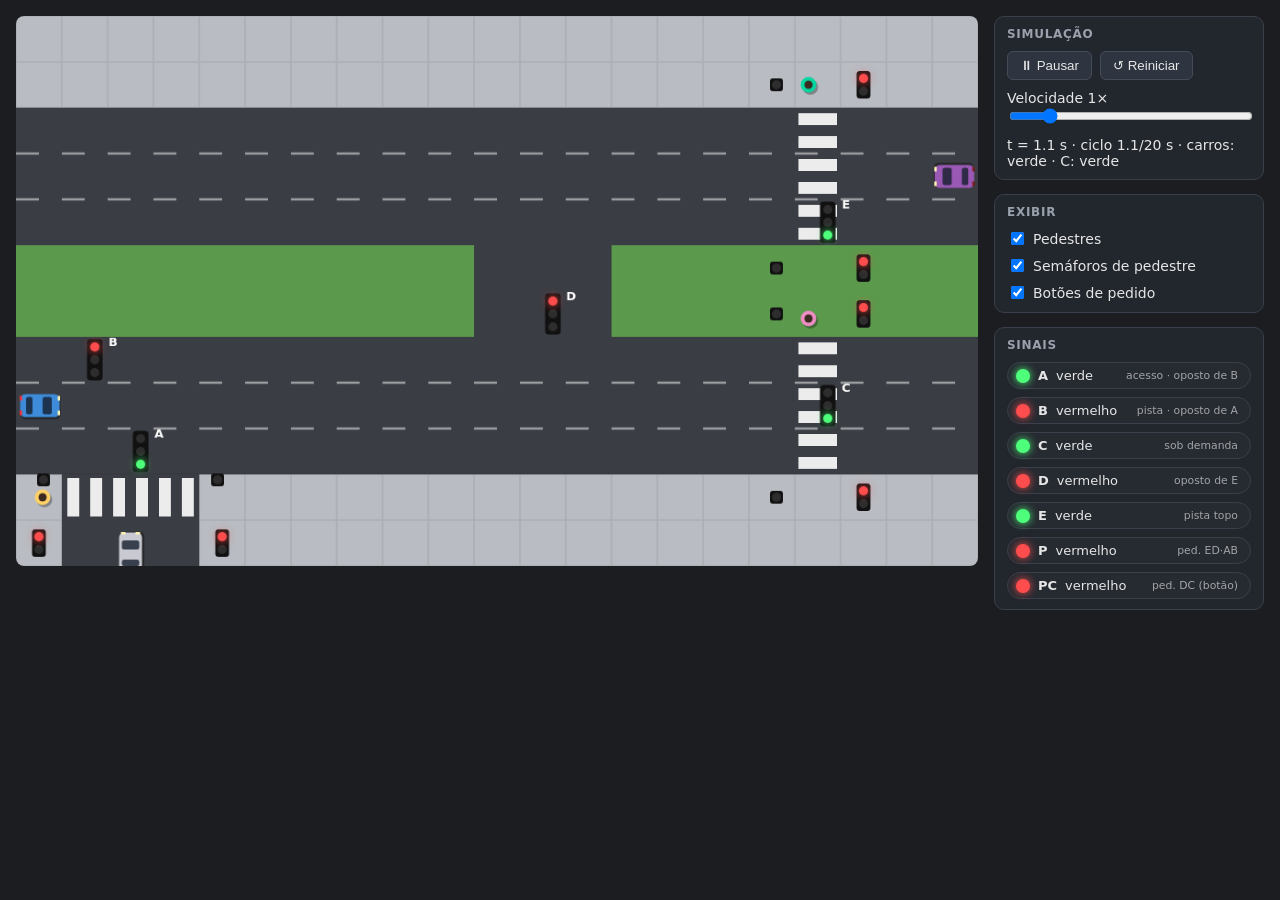
==== commit 21ef58f2: "+" ====
--- a/desafio/8p1/index.html
+++ b/desafio/8p1/index.html
@@ -5,16 +5,25 @@
 <meta name="viewport" content="width=device-width,initial-scale=1">
 <title>Semáforos – mini animação</title>
 <style>
-  body{margin:0;padding:16px;background:#1b1d21;color:#e6e6e6;font-family:system-ui,Segoe UI,sans-serif;
-       display:flex;flex-direction:column;align-items:center;gap:10px}
+  body{margin:0;padding:16px;background:#1b1d21;color:#e6e6e6;font-family:system-ui,Segoe UI,sans-serif}
+  .layout{display:flex;gap:16px;align-items:flex-start;max-width:1500px}
+  .sim{flex:0 1 1050px;min-width:0;display:flex;flex-direction:column;gap:10px;align-items:flex-start}
   canvas{width:100%;max-width:1050px;aspect-ratio:21/12;border-radius:8px;background:#000}
-  .bar{display:flex;gap:14px;align-items:center;flex-wrap:wrap;font-size:14px}
+  .opts{display:flex;flex-direction:column;gap:8px;font-size:14px}
+  .opts label{display:flex;align-items:center;gap:6px;cursor:pointer}
+  .lateral{width:270px;flex:none;display:flex;flex-direction:column;gap:14px}
+  .painel{background:#22262d;border:1px solid #3a404b;border-radius:10px;padding:10px 12px;display:flex;flex-direction:column;gap:10px}
+  .painel h3{margin:0;font-size:12px;letter-spacing:.06em;text-transform:uppercase;color:#9aa1ad;font-weight:600}
+  @media (max-width:1000px){ .layout{flex-direction:column} .lateral{width:100%} .flags{flex-direction:row !important;flex-wrap:wrap} }
+  .bar{display:flex;flex-direction:column;gap:10px;font-size:14px}
+  .bar .linha{display:flex;gap:8px;align-items:center;flex-wrap:wrap}
+  .bar input[type=range]{width:100%}
   button{background:#2f3540;color:#e6e6e6;border:1px solid #454c59;border-radius:6px;padding:6px 12px;cursor:pointer}
   button:hover{background:#3a4150}
   #hud{font-variant-numeric:tabular-nums}
-  .flags{display:flex;gap:8px;flex-wrap:wrap;justify-content:center}
+  .flags{display:flex;flex-direction:column;gap:8px}
   .flag{display:flex;align-items:center;gap:8px;background:#262a31;border:1px solid #3a404b;border-radius:999px;
-        padding:4px 12px 4px 8px;font-size:13px;min-width:120px}
+        padding:5px 12px 5px 8px;font-size:13px}
   .flag i{width:14px;height:14px;border-radius:50%;background:#555;box-shadow:0 0 0 2px #111 inset}
   .flag b{font-weight:700}
   .flag small{opacity:.65;margin-left:auto}
@@ -25,15 +34,403 @@
 </style>
 </head>
 <body>
-<canvas id="c"></canvas>
-<div class="bar">
-  <button id="pp">⏸ Pausar</button>
-  <button id="rs">↺ Reiniciar</button>
-  <label>Velocidade <input id="sp" type="range" min="0.5" max="4" step="0.5" value="1"> <span id="spv">1×</span></label>
-  <span id="hud"></span>
+<div class="layout">
+  <div class="sim">
+    <canvas id="c"></canvas>
+  </div>
+  <aside class="lateral">
+    <section class="painel">
+      <h3>Simulação</h3>
+      <div class="bar">
+        <div class="linha">
+          <button id="pp">⏸ Pausar</button>
+          <button id="rs">↺ Reiniciar</button>
+        </div>
+        <label>Velocidade <span id="spv">1×</span>
+          <input id="sp" type="range" min="0.5" max="4" step="0.5" value="1"></label>
+        <span id="hud"></span>
+      </div>
+    </section>
+    <section class="painel">
+      <h3>Exibir</h3>
+      <div class="opts">
+        <label><input type="checkbox" id="vPed" checked> Pedestres</label>
+        <label><input type="checkbox" id="vLuzPed" checked> Semáforos de pedestre</label>
+        <label><input type="checkbox" id="vBotao" checked> Botões de pedido</label>
+      </div>
+    </section>
+    <section class="painel">
+      <h3>Sinais</h3>
+      <div id="flags" class="flags"></div>
+    </section>
+  </aside>
 </div>
-<div id="flags" class="flags"></div>
-
-<script src="../../assets/js/semaforos.js"></script>
+
+<script>
+/* =====================================================================
+   MAPA — espelho do YAML (coordenadas em células; pos_dim = [x, y, larg, alt])
+   rotas: pos/to/via em células (centro = +0.5). parar = onde o carro respeita luz.
+   ===================================================================== */
+const MAPA = {
+  largura: 21, altura: 12,
+  trechos: [
+    {tipo: 'calcada',     pos_dim: [ 0,  0, 21, 2]},
+    {tipo: 'pista_oeste', pos_dim: [ 0,  2, 21, 3]},   // topo  → x=0
+    {tipo: 'canteiro',    pos_dim: [ 0,  5, 21, 2]},
+    {tipo: 'pista_leste', pos_dim: [ 0,  7, 21, 3]},   // baixo → x=20
+    {tipo: 'pista_ret',   pos_dim: [10,  5,  3, 2]},
+    {tipo: 'calcada',     pos_dim: [ 0, 10, 21, 2]},
+    {tipo: 'pista_aces',  pos_dim: [ 1, 10,  3, 2]},
+  ],
+  objetos: [
+    {tipo: 'semaforo_A', pos_dim: [ 2,  9, 1, 1]},
+    {tipo: 'semaforo_B', pos_dim: [ 1,  7, 1, 1]},
+    {tipo: 'semaforo_C', pos_dim: [17,  8, 1, 1]},
+    {tipo: 'semaforo_D', pos_dim: [11,  6, 1, 1]},
+    {tipo: 'semaforo_E', pos_dim: [17,  4, 1, 1]},
+    {tipo: 'faixa_AB',   pos_dim: [ 1, 10, 3, 1]},
+    {tipo: 'faixa_ED',   pos_dim: [17,  2, 1, 3]},
+    {tipo: 'faixa_DC',   pos_dim: [17,  7, 1, 3]},
+  ],
+  rotas: [
+    {tipo: 'carro_1', pos: [21, 3], to: [0, 3], cada: [2.5, 5],
+       parar: {pt: [18.1, 3.5], luz: 'E', faixa: 'faixa_ED'}},
+    {tipo: 'carro_2', pos: [0, 8], to: [21, 8], cada: [2.5, 5],
+       parar: [{pt: [0.95, 8.5], luz: 'B'},                      // B: pista, oposto de A
+               {pt: [16.9, 8.5], luz: 'C', faixa: 'faixa_DC'}]},
+    {tipo: 'carro_3', pos: [0, 8], to: [0, 3], via: [[11, 8], [11, 3]], cada: [7, 11],
+       parar: [{pt: [0.95, 8.5], luz: 'B'},
+               {pt: [11.5, 5.7], luz: 'D', ceder: {rota: ['carro_1'], x: [9, 17.9]}}]},
+    {tipo: 'carro_4', pos: [2, 12], to: [21, 8], via: [[2, 8]], cada: [9, 15],   // sai do acesso, entra na pista leste
+       parar: [{pt: [2.5, 11.2], luz: 'A', faixa: 'faixa_AB', ceder: {rota: ['carro_2', 'carro_3'], x: [0.9, 4.5]}},
+               {pt: [16.9, 8.5], luz: 'C', faixa: 'faixa_DC'}]},   // depois de entrar na pista leste também obedece C
+    {tipo: 'pedestre_1', pos: [0, 10], to: [4, 10], y: 10.5, faixa: 'faixa_AB'},
+    {tipo: 'pedestre_2', pos: [17, 1], to: [17, 5.6], dx: 0.3, faixa: 'faixa_ED'},
+    {tipo: 'pedestre_3', pos: [17, 6.6], to: [17, 10], dx: 0.3, faixa: 'faixa_DC', pausa: [8, 16]},   // pausa longa: C só fecha de vez em quando
+  ],
+};
+
+/* ---------- constantes ---------- */
+const S = 50, W = MAPA.largura, H = MAPA.altura;
+const CICLO = 20, VMAX = 3.2, ACC = 4, DEC = 7, LEN = 0.86, PV = 1.2;
+
+const canvas = document.getElementById('c'), ctx = canvas.getContext('2d');
+let dpr = 1;
+function fit(){ dpr = window.devicePixelRatio || 1; canvas.width = W*S*dpr; canvas.height = H*S*dpr; }
+fit();
+
+const rects = {};
+MAPA.objetos.forEach(o => { const [x,y,w,h] = o.pos_dim; rects[o.tipo] = {x,y,w,h}; });
+const inRect = (r, px, py, m = 0) => px >= r.x-m && px <= r.x+r.w+m && py >= r.y-m && py <= r.y+r.h+m;
+const rand = ([a,b]) => a + Math.random()*(b-a);
+
+/* ---------- controlador: ciclo de 20 s ----------
+   0–8 carros verde | 8–10 amarelo | 10–16 pedestre verde | 16–18 pedestre piscando | 18–20 tudo vermelho */
+function luzes(t){
+  const c = t % CICLO;
+  return {
+    carro:   c < 8 ? 'green' : c < 10 ? 'yellow' : 'red',
+    ped:     c >= 10 && c < 16 ? 'green' : c >= 16 && c < 18 ? 'flash' : 'red',
+    retorno: c >= 10 && c < 18 ? 'green' : 'red',   // D = oposto de E (abre quando E fecha); independe de C
+    oposto:  c < 11 ? 'red' : 'green',              // B = oposto de A (verde só quando A está vermelho; 1 s de folga)
+  };
+}
+const LUZ_DE = {A:'carro', B:'oposto', C:'carroC', D:'retorno', E:'carro'};
+const PED_DE = {faixa_AB:'ped', faixa_ED:'ped', faixa_DC:'pedC'};
+
+/* ---------- C: assíncrono, só fecha se o pedestre pedir (botão) ----------
+   verde (espera pedido, mín. MIN_VERDE s) → amarelo 2 s → vermelho 1 s (limpa) → ped. verde 6 s
+   → ped. piscando 2 s → vermelho 1 s → volta a verde. Independe do ciclo de 20 s e de D. */
+const MIN_VERDE = 4;
+const SEQ_C = {verde:null, amarelo:2, limpa1:1, pedverde:6, piscando:2, limpa2:1};
+const PROX_C = {amarelo:'limpa1', limpa1:'pedverde', pedverde:'piscando', piscando:'limpa2', limpa2:'verde'};
+let CTL = {fase:'verde', t:0, pedido:false};
+function pedirC(){ if (!(CTL.pedido)) CTL.pedido = true; }
+function stepC(dt){
+  CTL.t += dt;
+  if (CTL.fase === 'verde'){
+    if (CTL.pedido && CTL.t >= MIN_VERDE){ CTL.fase = 'amarelo'; CTL.t = 0; }
+    return;
+  }
+  if (CTL.t >= SEQ_C[CTL.fase]){
+    CTL.fase = PROX_C[CTL.fase]; CTL.t = 0;
+    if (CTL.fase === 'pedverde') CTL.pedido = false;   // pedido atendido
+  }
+}
+function estados(){
+  return {...luzes(t),
+    carroC: CTL.fase === 'verde' ? 'green' : CTL.fase === 'amarelo' ? 'yellow' : 'red',
+    pedC:   CTL.fase === 'pedverde' ? 'green' : CTL.fase === 'piscando' ? 'flash' : 'red'};
+}
+const FASES = c => c < 8 ? 'carros: verde' : c < 10 ? 'carros: amarelo' : c < 16 ? 'pedestres: verde'
+                 : c < 18 ? 'pedestres: piscando' : 'tudo vermelho';
+
+/* ---------- rotas -> polilinhas ---------- */
+function buildPath(r){
+  const pts = [r.pos, ...(r.via || []), r.to].map(([x,y]) => [x+0.5, y+0.5]);
+  const ext = (a,b) => { const dx=b[0]-a[0], dy=b[1]-a[1], l=Math.hypot(dx,dy); return [b[0]+dx/l*1.5, b[1]+dy/l*1.5]; };
+  pts.unshift(ext(pts[1], pts[0]));
+  pts.push(ext(pts[pts.length-2], pts[pts.length-1]));
+  const cum = [0];
+  for (let i = 1; i < pts.length; i++) cum.push(cum[i-1] + Math.hypot(pts[i][0]-pts[i-1][0], pts[i][1]-pts[i-1][1]));
+  return {pts, cum, len: cum[cum.length-1]};
+}
+function posAt(p, s){
+  s = Math.max(0, Math.min(p.len, s));
+  let i = 1; while (i < p.pts.length-1 && p.cum[i] < s) i++;
+  const a = p.pts[i-1], b = p.pts[i], l = p.cum[i]-p.cum[i-1] || 1, t = (s-p.cum[i-1])/l;
+  return {x: a[0]+(b[0]-a[0])*t, y: a[1]+(b[1]-a[1])*t, hx: (b[0]-a[0])/l, hy: (b[1]-a[1])/l};
+}
+function projectS(p, pt){
+  let best = {d: Infinity, s: 0};
+  for (let i = 1; i < p.pts.length; i++){
+    const a = p.pts[i-1], b = p.pts[i], dx = b[0]-a[0], dy = b[1]-a[1], l2 = dx*dx+dy*dy;
+    const t = Math.max(0, Math.min(1, ((pt[0]-a[0])*dx + (pt[1]-a[1])*dy)/l2));
+    const d = Math.hypot(a[0]+dx*t-pt[0], a[1]+dy*t-pt[1]);
+    if (d < best.d) best = {d, s: p.cum[i-1] + t*Math.sqrt(l2)};
+  }
+  return best.s;
+}
+
+const rotasCarro = MAPA.rotas.filter(r => r.tipo.startsWith('carro')).map(r => {
+  const path = buildPath(r);
+  const paradas = [].concat(r.parar || []).map(p => ({...p, sLinha: projectS(path, p.pt)}));
+  return {...r, id: r.tipo, path, paradas, timer: rand([0, 1.5])};
+});
+const CORES = ['#e4572e','#f2b134','#3d8bd9','#7fbf5c','#c9c9d1','#9b59b6','#ee6f9a'];
+
+/* ---------- opções de exibição (só desenho; a lógica não muda) ---------- */
+const mostrar = {peds:true, luzPed:true, botao:true};
+['vPed:peds','vLuzPed:luzPed','vBotao:botao'].forEach(par => {
+  const [id, k] = par.split(':');
+  document.getElementById(id).onchange = e => { mostrar[k] = e.target.checked; };
+});
+
+/* ---------- estado ---------- */
+let t, cars, peds;
+function reset(){
+  t = 0; cars = []; CTL = {fase:'verde', t:0, pedido:false};
+  rotasCarro.forEach(r => r.timer = rand([0, 1.5]));
+  peds = MAPA.rotas.filter(r => r.tipo.startsWith('pedestre')).map((r, i) => {
+    const x0 = r.pos[0] + (r.dx ?? 0.5), y0 = r.y ?? (r.pos[1] + (Number.isInteger(r.pos[1]) ? 0.5 : 0));
+    const x1 = r.to[0]  + (r.dx ?? 0.5), y1 = r.y ?? (r.to[1]  + (Number.isInteger(r.to[1])  ? 0.5 : 0));
+    return {x: x0, y: y0, alvo: [x1, y1], volta: [x0, y0], faixa: r.faixa, espera: 1 + i*1.3, esperando: false, pausa: r.pausa ?? [1.5, 3.5],
+            cor: ['#ffd166','#06d6a0','#ef8cc3'][i % 3]};
+  });
+}
+reset();
+
+/* ---------- simulação ---------- */
+function step(dt){
+  t += dt;
+  stepC(dt);
+  const L = estados();
+
+  // gera carros
+  for (const r of rotasCarro){
+    r.timer -= dt;
+    if (r.timer <= 0){
+      if (cars.some(c => Math.hypot(c.x - (r.path.pts[0][0]), c.y - r.path.pts[0][1]) < 2.2)) r.timer = 0.3;
+      else { cars.push({rota: r, s: 0, v: VMAX*0.8, cor: CORES[Math.random()*CORES.length|0], ang: null, x: r.path.pts[0][0], y: r.path.pts[0][1], hx: 1, hy: 0});
+             r.timer = rand(r.cada); }
+    }
+  }
+
+  // carros
+  for (const c of cars){
+    const r = c.rota, p = r.path;
+    const pos = posAt(p, c.s); c.x = pos.x; c.y = pos.y; c.hx = pos.hx; c.hy = pos.hy;
+    const alvoAng = Math.atan2(pos.hy, pos.hx);
+    if (c.ang === null) c.ang = alvoAng;
+    let da = alvoAng - c.ang; da = Math.atan2(Math.sin(da), Math.cos(da));
+    c.ang += da * Math.min(1, dt*12);
+
+    let gap = Infinity;
+    const fs = c.s + LEN/2;
+    for (const pa of r.paradas){
+      const g = pa.sLinha - fs;
+      if (g > -0.02){
+        const estado = L[LUZ_DE[pa.luz]];
+        const pedNaFaixa = pa.faixa && peds.some(q => inRect(rects[pa.faixa], q.x, q.y));
+        const ceder = pa.ceder && cars.some(o => pa.ceder.rota.includes(o.rota.id) && o.x >= pa.ceder.x[0] && o.x <= pa.ceder.x[1]);
+        // amarelo = vermelho: quem ainda não cruzou a linha para (sem "dilema do amarelo")
+        if (estado !== 'green' || pedNaFaixa || ceder) gap = Math.min(gap, g);
+      }
+    }
+    for (const o of cars){
+      if (o === c) continue;
+      if (r.id === 'carro_1' && o.rota.id === 'carro_3' && Math.abs(o.hy) > 0.5) continue; // topo tem preferência
+      if (r.id === 'carro_4' && o.rota.id !== 'carro_4' && Math.abs(c.hy) > 0.5) continue;  // saindo do acesso: quem cede é a zona (ceder)
+      const dx = o.x - c.x, dy = o.y - c.y;
+      const fwd = dx*c.hx + dy*c.hy;
+      if (fwd <= 0) continue;
+      if (Math.abs(dx*c.hy - dy*c.hx) < 0.5) gap = Math.min(gap, fwd - LEN - 0.15);
+    }
+    gap = Math.max(gap, 0);
+    const vT = Math.min(VMAX, Math.sqrt(2*DEC*gap));
+    c.v += Math.max(-10*dt, Math.min(ACC*dt, vT - c.v));
+    c.s += Math.min(c.v*dt, gap);
+    c.freando = c.v < vT - 0.2 || c.v < 0.3;
+  }
+  cars = cars.filter(c => c.s < c.rota.path.len - 0.05);
+
+  // pedestres
+  for (const q of peds){
+    if (q.espera > 0){ q.espera -= dt; q.esperando = false; continue; }
+    const dx = q.alvo[0]-q.x, dy = q.alvo[1]-q.y, dist = Math.hypot(dx, dy);
+    if (dist < 1e-6){ [q.alvo, q.volta] = [q.volta, q.alvo]; q.espera = rand(q.pausa); continue; }
+    const passo = Math.min(PV*dt, dist), nx = q.x + dx/dist*passo, ny = q.y + dy/dist*passo;
+    const f = rects[q.faixa];
+    if (f && !inRect(f, q.x, q.y) && inRect(f, nx, ny)){
+      if (L[PED_DE[q.faixa]] !== 'green'){
+        q.esperando = true;                     // aperta o botão ao chegar na faixa
+        if (q.faixa === 'faixa_DC') pedirC();   // (só a DC altera o semáforo C)
+        continue;                               // espera o verde
+      }
+      if (cars.some(c => inRect(f, c.x, c.y, 0.45))) continue;   // espera carro liberar a faixa
+    }
+    q.esperando = false;
+    q.x = nx; q.y = ny;
+    if (passo >= dist - 1e-6){ [q.alvo, q.volta] = [q.volta, q.alvo]; q.espera = rand(q.pausa); }
+  }
+}
+
+/* ---------- desenho ---------- */
+const COR = {calcada:'#b9bcc2', pista_oeste:'#3a3d43', pista_leste:'#3a3d43', canteiro:'#5b9a4c', pista_ret:'#3a3d43', pista_aces:'#3a3d43'};
+function rr(x,y,w,h,r){ ctx.beginPath(); ctx.roundRect(x,y,w,h,r); }
+
+function drawTrecho(tr){
+  const [x,y,w,h] = tr.pos_dim;
+  ctx.fillStyle = COR[tr.tipo]; ctx.fillRect(x,y,w,h);
+  if (tr.tipo === 'calcada'){
+    ctx.strokeStyle = 'rgba(0,0,0,.08)'; ctx.lineWidth = 0.03; ctx.setLineDash([]);
+    ctx.beginPath(); for (let i=0;i<=w;i++){ctx.moveTo(x+i,y);ctx.lineTo(x+i,y+h);} for (let j=0;j<=h;j++){ctx.moveTo(x,y+j);ctx.lineTo(x+w,y+j);} ctx.stroke();
+  }
+  if (tr.tipo === 'pista_oeste' || tr.tipo === 'pista_leste'){
+    ctx.strokeStyle = 'rgba(255,255,255,.5)'; ctx.lineWidth = 0.05; ctx.setLineDash([0.5,0.5]);
+    ctx.beginPath(); for (let j=1;j<h;j++){ctx.moveTo(x,y+j);ctx.lineTo(x+w,y+j);} ctx.stroke(); ctx.setLineDash([]);
+  }
+}
+function drawFaixa(o){
+  const [x,y,w,h] = o.pos_dim;
+  ctx.fillStyle = 'rgba(255,255,255,.9)';
+  if (w > h) for (let i = 0.12; i < w; i += 0.5) ctx.fillRect(x+i, y+0.08, 0.26, h-0.16);
+  else       for (let j = 0.12; j < h; j += 0.5) ctx.fillRect(x+0.08, y+j, w-0.16, 0.26);
+}
+function lamp(cx, cy, on, cor){
+  ctx.beginPath(); ctx.arc(cx, cy, 0.1, 0, 7);
+  ctx.fillStyle = on ? cor : 'rgba(255,255,255,.12)';
+  if (on){ ctx.shadowColor = cor; ctx.shadowBlur = 10; }
+  ctx.fill(); ctx.shadowBlur = 0;
+}
+function luz3(cx, cy, estado, letra){
+  ctx.fillStyle = '#111'; rr(cx-0.17, cy-0.45, 0.34, 0.9, 0.08); ctx.fill();
+  lamp(cx, cy-0.28, estado==='red',    '#ff4d4d');
+  lamp(cx, cy,      estado==='yellow', '#ffd24d');
+  lamp(cx, cy+0.28, estado==='green',  '#4dff7a');
+  ctx.fillStyle = '#fff'; ctx.font = 'bold 0.26px system-ui'; ctx.textAlign = 'center';
+  ctx.fillText(letra, cx+0.4, cy-0.3);
+}
+function luzPed(cx, cy, estado){
+  const piscaOn = Math.floor(t*2) % 2 === 0;
+  const verde = estado === 'green' || (estado === 'flash' && piscaOn);
+  ctx.fillStyle = '#111'; rr(cx-0.15, cy-0.3, 0.3, 0.6, 0.07); ctx.fill();
+  lamp(cx, cy-0.14, estado === 'red', '#ff4d4d');
+  lamp(cx, cy+0.14, verde, '#4dff7a');
+}
+function botao(cx, cy, aceso){
+  ctx.fillStyle = '#111'; rr(cx-0.14, cy-0.14, 0.28, 0.28, 0.06); ctx.fill();
+  lamp(cx, cy, aceso, '#ff9a2e');
+}
+// botão de pedido aceso = há pedestre esperando nessa faixa (DC: é o pedido que fecha o C)
+const pedidoNa = f => f === 'faixa_DC' ? CTL.pedido : peds.some(q => q.faixa === f && q.esperando);
+function drawCar(c){
+  ctx.save(); ctx.translate(c.x, c.y); ctx.rotate(c.ang);
+  ctx.fillStyle = 'rgba(0,0,0,.35)'; rr(-0.41,-0.2,0.86,0.5,0.1); ctx.fill();
+  ctx.fillStyle = c.cor; rr(-0.43,-0.25,0.86,0.5,0.11); ctx.fill();
+  ctx.fillStyle = 'rgba(20,30,45,.8)'; rr(0.06,-0.19,0.2,0.38,0.05); ctx.fill(); rr(-0.3,-0.19,0.14,0.38,0.05); ctx.fill();
+  ctx.fillStyle = '#fff6b0'; ctx.fillRect(0.39,-0.21,0.05,0.1); ctx.fillRect(0.39,0.11,0.05,0.1);
+  ctx.fillStyle = c.freando ? '#ff2b2b' : '#7a1c1c'; ctx.fillRect(-0.44,-0.21,0.05,0.1); ctx.fillRect(-0.44,0.11,0.05,0.1);
+  ctx.restore();
+}
+function drawPed(q){
+  ctx.fillStyle = 'rgba(0,0,0,.3)'; ctx.beginPath(); ctx.arc(q.x+0.04, q.y+0.05, 0.17, 0, 7); ctx.fill();
+  ctx.fillStyle = q.cor; ctx.beginPath(); ctx.arc(q.x, q.y, 0.17, 0, 7); ctx.fill();
+  ctx.fillStyle = '#3b2a20'; ctx.beginPath(); ctx.arc(q.x, q.y, 0.09, 0, 7); ctx.fill();
+}
+
+/* ---------- flags: um marcador por sinal ---------- */
+const NOME_ESTADO = {red:'vermelho', yellow:'amarelo', green:'verde', off:'apagado'};
+const SINAIS = [
+  {id:'A', desc:'acesso · oposto de B', est: L => L[LUZ_DE.A]},
+  {id:'B', desc:'pista · oposto de A',  est: L => L[LUZ_DE.B]},
+  {id:'C', desc:'sob demanda',    est: L => L[LUZ_DE.C],
+     txt: L => NOME_ESTADO[L[LUZ_DE.C]] + (CTL.pedido ? ' · pedido ✋' : '')},
+  {id:'D', desc:'oposto de E',    est: L => L[LUZ_DE.D]},
+  {id:'E', desc:'pista topo',     est: L => L[LUZ_DE.E]},
+  {id:'P', desc:'ped. ED·AB',     est: L => pedEst(L.ped),  txt: L => L.ped === 'flash' ? 'piscando' : NOME_ESTADO[L.ped]},
+  {id:'PC', desc:'ped. DC (botão)', est: L => pedEst(L.pedC), txt: L => L.pedC === 'flash' ? 'piscando' : NOME_ESTADO[L.pedC]},
+];
+function pedEst(e){ return e === 'flash' ? (Math.floor(t*2)%2 ? 'green' : 'off') : e; }
+const flagsEl = document.getElementById('flags');
+flagsEl.innerHTML = SINAIS.map(s => `<div class="flag" id="f${s.id}"><i></i><b>${s.id}</b><span></span><small>${s.desc}</small></div>`).join('');
+function atualizaFlags(L){
+  for (const s of SINAIS){
+    const e = s.est(L), el = document.getElementById('f' + s.id);
+    el.className = 'flag ' + e;
+    el.children[2].textContent = s.txt ? s.txt(L) : NOME_ESTADO[e];
+  }
+}
+
+function draw(){
+  ctx.setTransform(dpr*S, 0, 0, dpr*S, 0, 0);
+  ctx.clearRect(0, 0, W, H);
+  const L = estados();
+  MAPA.trechos.forEach(drawTrecho);
+  MAPA.objetos.filter(o => o.tipo.startsWith('faixa')).forEach(drawFaixa);
+
+  // semáforos de pedestre nas pontas das faixas
+  for (const o of MAPA.objetos.filter(o => o.tipo.startsWith('faixa'))){
+    const [x,y,w,h] = o.pos_dim;
+    const e = L[PED_DE[o.tipo]];
+    if (mostrar.luzPed){
+      if (w > h){ luzPed(x-0.5, y+1.5, e); luzPed(x+w+0.5, y+1.5, e); }
+      else      { luzPed(x+w+0.5, y-0.5, e); luzPed(x+w+0.5, y+h+0.5, e); }
+    }
+    if (mostrar.botao){                       // botões de pedido nas duas pontas de cada faixa
+      const a = pedidoNa(o.tipo);
+      if (w > h){ botao(x-0.4, y+0.12, a); botao(x+w+0.4, y+0.12, a); }
+      else      { botao(x-0.4, y-0.5, a);  botao(x-0.4, y+h+0.5, a); }
+    }
+  }
+  // semáforos de veículo
+  for (const o of MAPA.objetos.filter(o => o.tipo.startsWith('semaforo'))){
+    const letra = o.tipo.slice(-1);
+    luz3(o.pos_dim[0]+0.72, o.pos_dim[1]+0.5, L[LUZ_DE[letra]], letra);
+  }
+  cars.forEach(drawCar);
+  if (mostrar.peds) peds.forEach(drawPed);
+
+  atualizaFlags(L);
+  const c = t % CICLO;
+  document.getElementById('hud').textContent = `t = ${t.toFixed(1)} s · ciclo ${c.toFixed(1)}/${CICLO} s · ${FASES(c)} · C: ${CTL.fase}`;
+}
+
+/* ---------- loop e controles ---------- */
+let pausado = false, vel = 1, ultimo = performance.now();
+function frame(now){
+  const dt = Math.min(0.1, (now - ultimo)/1000); ultimo = now;
+  if (!pausado){
+    let resto = dt*vel;
+    while (resto > 0){ const d = Math.min(0.025, resto); step(d); resto -= d; }
+  }
+  draw();
+  requestAnimationFrame(frame);
+}
+document.getElementById('pp').onclick = e => { pausado = !pausado; e.target.textContent = pausado ? '▶ Continuar' : '⏸ Pausar'; };
+document.getElementById('rs').onclick = reset;
+document.getElementById('sp').oninput = e => { vel = +e.target.value; document.getElementById('spv').textContent = vel + '×'; };
+requestAnimationFrame(frame);
+</script>
 </body>
 </html>
